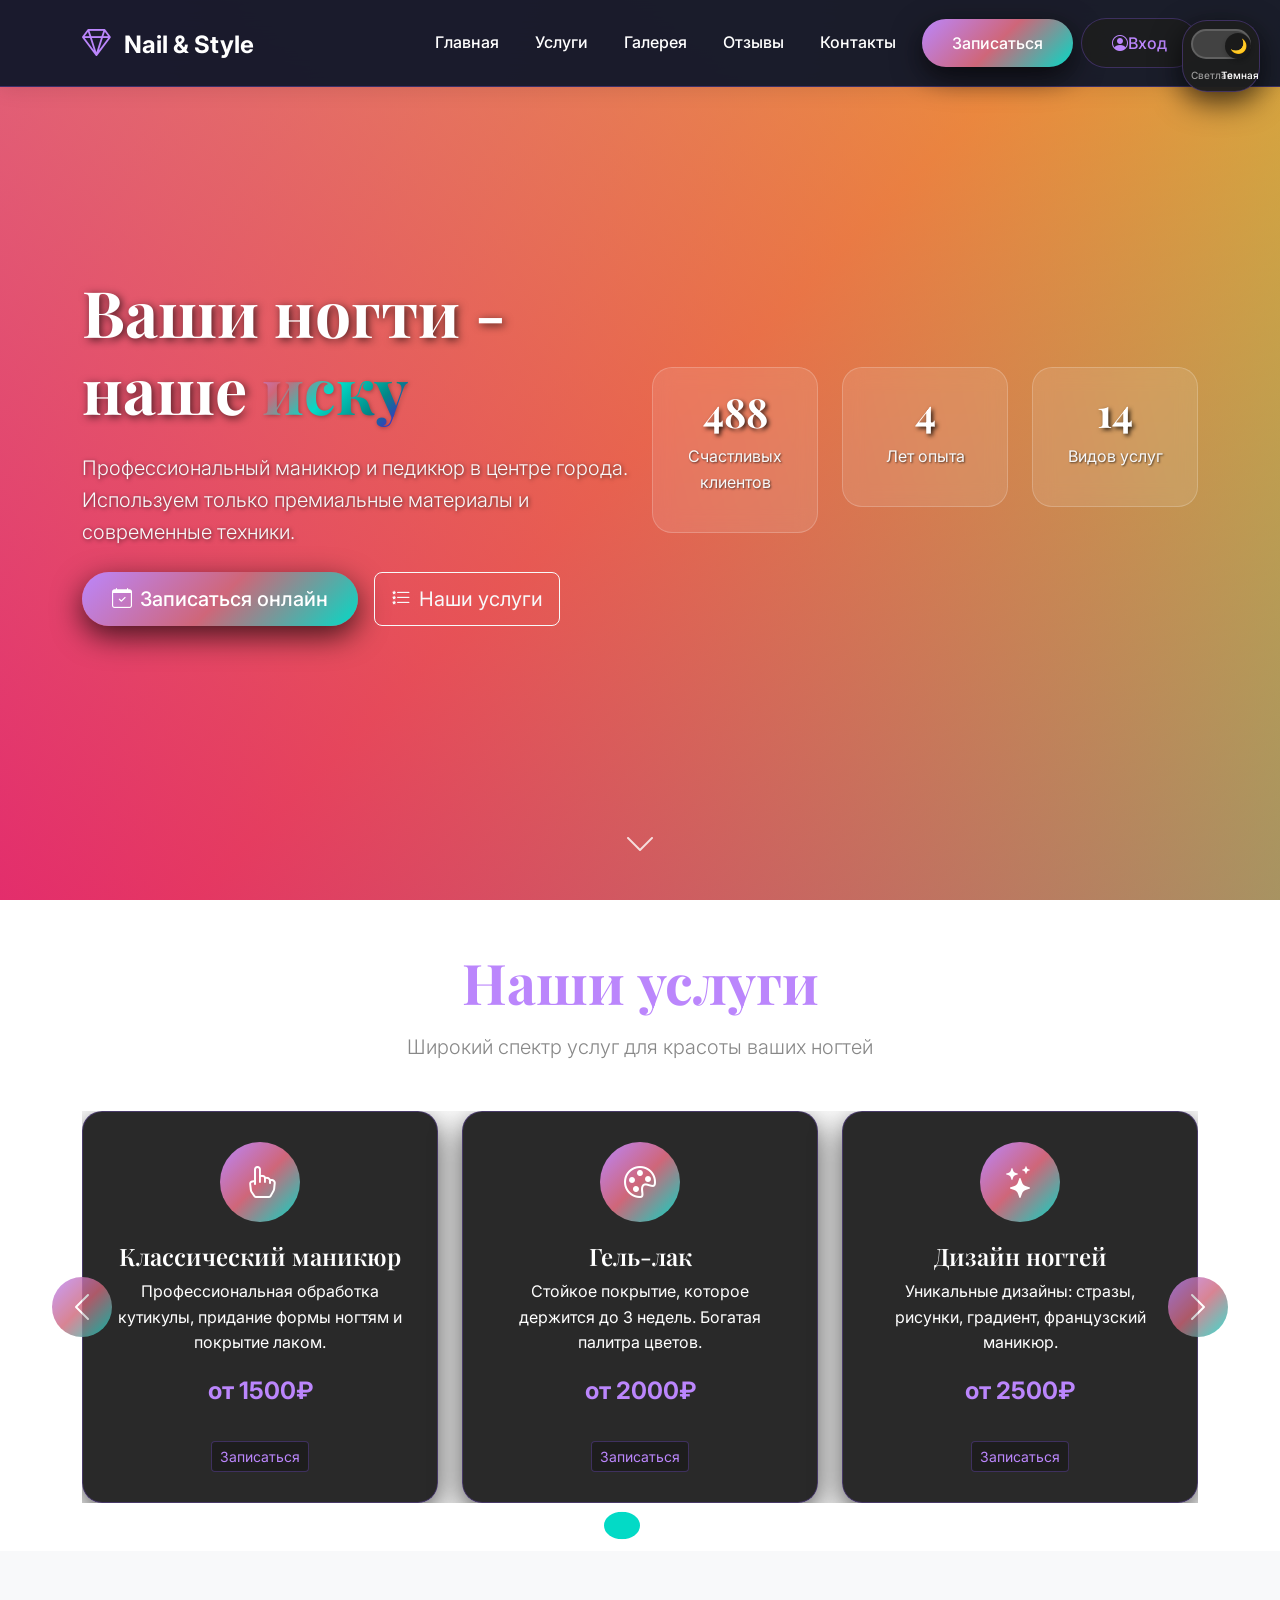
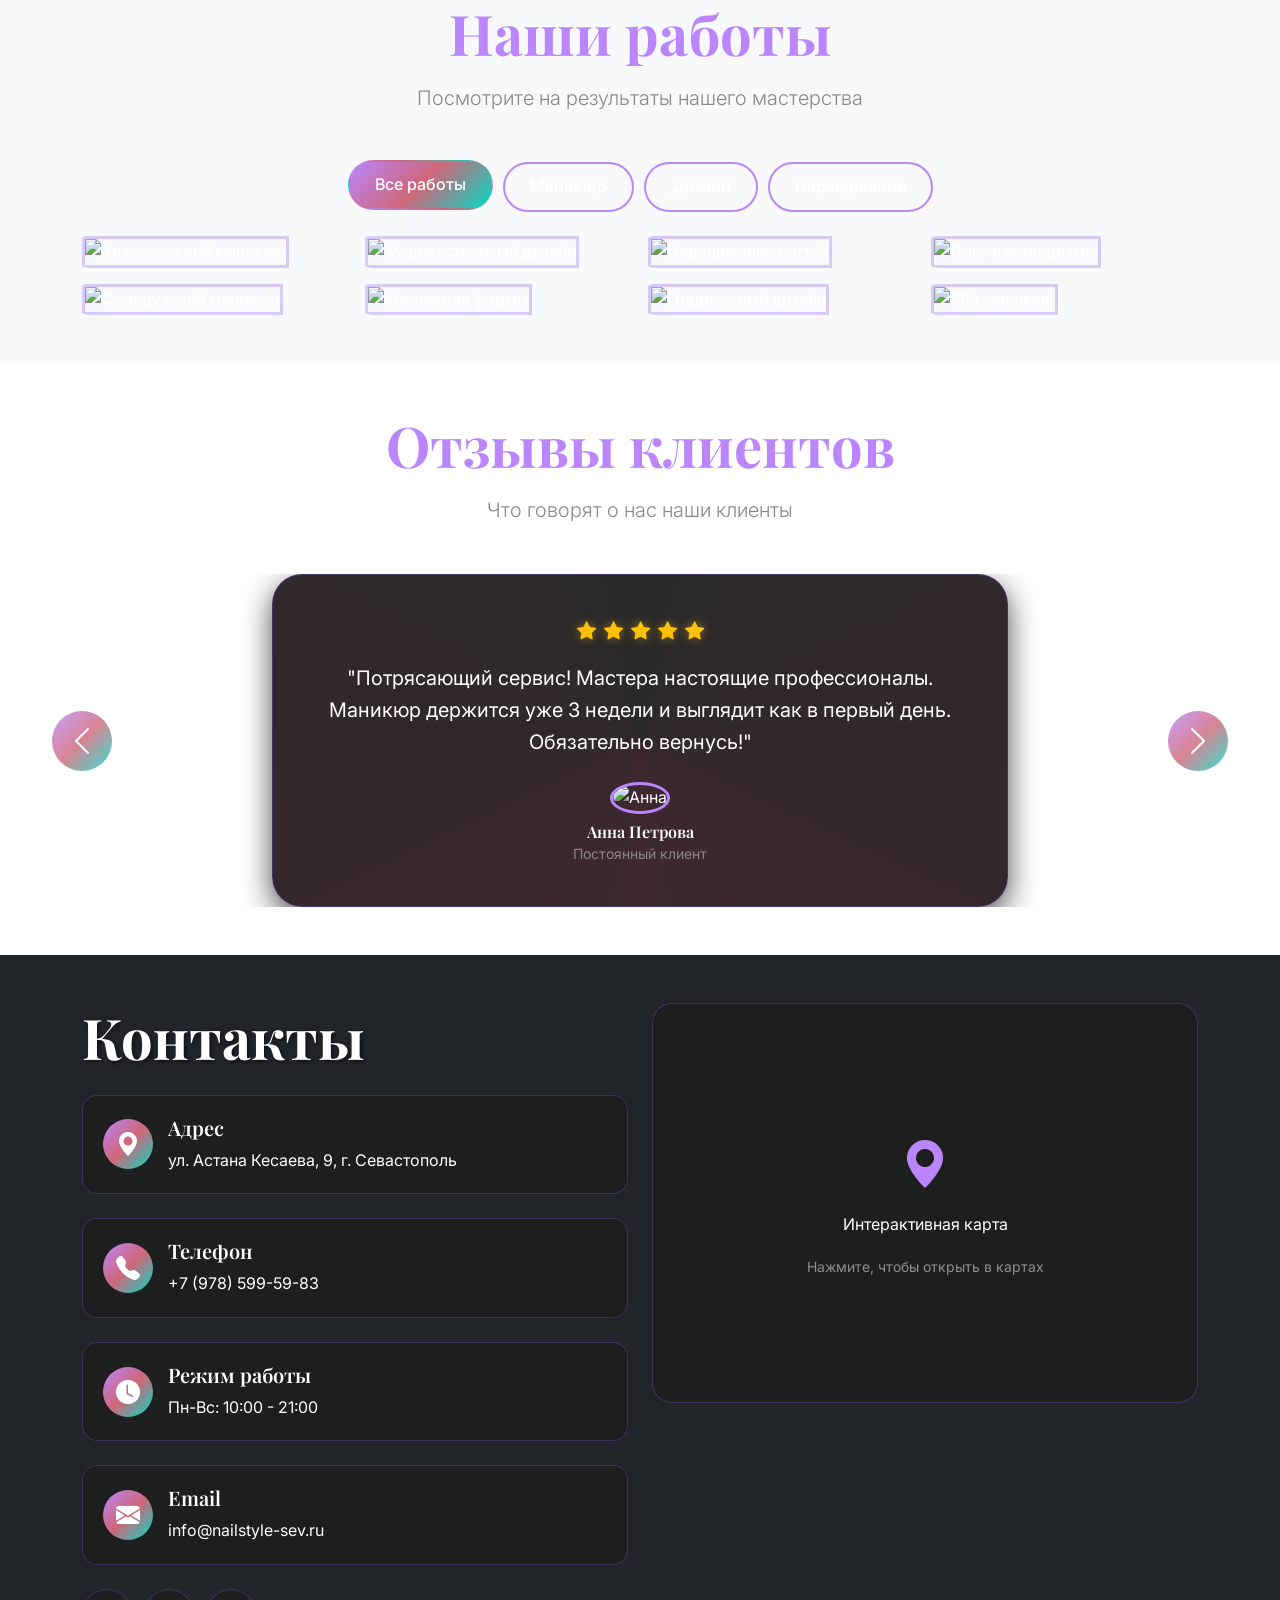
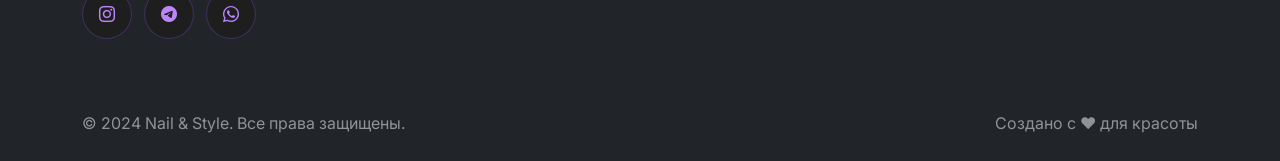
==== nail/index.html @ 3bd1d247 "Add files via upload" ====
<!DOCTYPE html>
<html lang="ru">
<head>
    <meta charset="UTF-8">
    <meta name="viewport" content="width=device-width, initial-scale=1.0">
    <title>Nail & Style - Маникюрный салон премиум класса</title>
    <link href="https://cdn.jsdelivr.net/npm/bootstrap@5.3.2/dist/css/bootstrap.min.css" rel="stylesheet">
    <link rel="manifest" href="manifest.json">
    <link rel="stylesheet" href="https://cdn.jsdelivr.net/npm/bootstrap-icons@1.11.1/font/bootstrap-icons.css">
    <link href="https://fonts.googleapis.com/css2?family=Playfair+Display:wght@400;600;700&family=Inter:wght@300;400;500;600&display=swap" rel="stylesheet">
    <link href="https://unpkg.com/aos@2.3.1/dist/aos.css" rel="stylesheet">
    <link rel="stylesheet" href="styles.css">
</head>
<body>

    <!-- Navigation -->
    <nav class="navbar navbar-expand-lg navbar-light fixed-top" id="mainNavbar">
        <div class="container">
            <a class="navbar-brand" href="#" data-aos="fade-right">
                <i class="bi bi-gem text-primary"></i>
                <span class="fw-bold">Nail & Style</span>
            </a>
            
            <button class="navbar-toggler" type="button" data-bs-toggle="collapse" data-bs-target="#navbarNav">
                <span class="navbar-toggler-icon"></span>
            </button>
            
            <div class="collapse navbar-collapse" id="navbarNav">
                <ul class="navbar-nav ms-auto">
                    <li class="nav-item"><a class="nav-link" href="#home">Главная</a></li>
                                            <li class="nav-item"><a class="nav-link" href="#services">Услуги</a></li>
                        <li class="nav-item"><a class="nav-link" href="#gallery">Галерея</a></li>
                        <li class="nav-item"><a class="nav-link" href="#reviews">Отзывы</a></li>
                        <li class="nav-item"><a class="nav-link" href="#contact">Контакты</a></li>
                                                <li class="nav-item profile-link" style="display: none;"><a class="nav-link" href="profile.html">Профиль</a></li>
                        <li class="nav-item">
                            <button class="btn btn-primary btn-lg ms-2" data-bs-toggle="modal" data-bs-target="#bookingModal">
                                Записаться
                            </button>
                        </li>
                        <li class="nav-item">
                            <button class="btn btn-outline-primary btn-lg ms-2" data-bs-toggle="modal" data-bs-target="#loginModal">
                                <i class="bi bi-person-circle"></i> Вход
                            </button>
                        </li>
                        <!-- Theme toggle button will be added here by JavaScript -->
                </ul>
            </div>
        </div>
    </nav>

    <!-- Hero Section -->
    <section id="home" class="hero-section">
        <div class="hero-overlay"></div>
        <div class="container h-100">
            <div class="row h-100 align-items-center">
                <div class="col-lg-6" data-aos="fade-up" data-aos-delay="200">
                    <h1 class="display-3 fw-bold mb-4" style="color: #ffffff; text-shadow: 2px 2px 8px rgba(0,0,0,0.7);">
                        Ваши ногти - наше <span class="typewriter-gradient">искусство</span>
                    </h1>
                    <p class="lead mb-4" style="color: #f8f9fa; text-shadow: 1px 1px 4px rgba(0,0,0,0.6);">
                        Профессиональный маникюр и педикюр в центре города. 
                        Используем только премиальные материалы и современные техники.
                    </p>
                    <div class="d-flex flex-wrap gap-3">
                        <button class="btn btn-primary btn-lg" data-bs-toggle="modal" data-bs-target="#bookingModal">
                            <i class="bi bi-calendar-check me-2"></i>Записаться онлайн
                        </button>
                        <button class="btn btn-outline-light btn-lg" data-bs-toggle="modal" data-bs-target="#servicesModal">
                            <i class="bi bi-list-stars me-2"></i>Наши услуги
                        </button>
                    </div>
                </div>
                <div class="col-lg-6" data-aos="fade-left" data-aos-delay="400">
                    <div class="hero-stats">
                        <div class="row text-center">
                            <div class="col-4">
                                <div class="stat-card glass-effect">
                                    <h3 class="counter" data-target="500" style="color: #ffffff; text-shadow: 2px 2px 4px rgba(0,0,0,0.8); font-weight: 700;">0</h3>
                                    <p style="color: #f8f9fa; text-shadow: 1px 1px 2px rgba(0,0,0,0.6);">Счастливых клиентов</p>
                                </div>
                            </div>
                            <div class="col-4">
                                <div class="stat-card glass-effect">
                                    <h3 class="counter" data-target="5" style="color: #ffffff; text-shadow: 2px 2px 4px rgba(0,0,0,0.8); font-weight: 700;">0</h3>
                                    <p style="color: #f8f9fa; text-shadow: 1px 1px 2px rgba(0,0,0,0.6);">Лет опыта</p>
                                </div>
                            </div>
                            <div class="col-4">
                                <div class="stat-card glass-effect">
                                    <h3 class="counter" data-target="15" style="color: #ffffff; text-shadow: 2px 2px 4px rgba(0,0,0,0.8); font-weight: 700;">0</h3>
                                    <p style="color: #f8f9fa; text-shadow: 1px 1px 2px rgba(0,0,0,0.6);">Видов услуг</p>
                                </div>
                            </div>
                        </div>
                    </div>
                </div>
            </div>
        </div>
        <div class="scroll-indicator">
            <a href="#services" class="text-white">
                <i class="bi bi-chevron-down"></i>
            </a>
        </div>
    </section>

    <!-- Services Section -->
    <section id="services" class="py-5">
        <div class="container">
            <div class="text-center mb-5" data-aos="fade-up">
                <h2 class="display-4 fw-bold mb-3" style="color: var(--primary);">Наши услуги</h2>
                <p class="lead text-muted">Широкий спектр услуг для красоты ваших ногтей</p>
            </div>

            <div id="servicesCarousel" class="carousel slide" data-bs-ride="carousel" data-aos="fade-up" data-aos-delay="200">
                <div class="carousel-inner">
                    <div class="carousel-item active">
                        <div class="row g-4">
                            <div class="col-md-4">
                                <div class="service-card hover-scale">
                                    <div class="service-icon">
                                        <i class="bi bi-hand-index"></i>
                                    </div>
                                    <h4>Классический маникюр</h4>
                                    <p>Профессиональная обработка кутикулы, придание формы ногтям и покрытие лаком.</p>
                                    <div class="price">от 1500₽</div>
                                    <button class="btn btn-outline-primary btn-sm mt-3" data-service="Классический маникюр" data-bs-toggle="modal" data-bs-target="#bookingModal">
                                        Записаться
                                    </button>
                                </div>
                            </div>
                            <div class="col-md-4">
                                <div class="service-card hover-scale">
                                    <div class="service-icon">
                                        <i class="bi bi-palette"></i>
                                    </div>
                                    <h4>Гель-лак</h4>
                                    <p>Стойкое покрытие, которое держится до 3 недель. Богатая палитра цветов.</p>
                                    <div class="price">от 2000₽</div>
                                    <button class="btn btn-outline-primary btn-sm mt-3" data-service="Гель-лак" data-bs-toggle="modal" data-bs-target="#bookingModal">
                                        Записаться
                                    </button>
                                </div>
                            </div>
                            <div class="col-md-4">
                                <div class="service-card hover-scale">
                                    <div class="service-icon">
                                        <i class="bi bi-stars"></i>
                                    </div>
                                    <h4>Дизайн ногтей</h4>
                                    <p>Уникальные дизайны: стразы, рисунки, градиент, французский маникюр.</p>
                                    <div class="price">от 2500₽</div>
                                    <button class="btn btn-outline-primary btn-sm mt-3" data-service="Дизайн ногтей" data-bs-toggle="modal" data-bs-target="#bookingModal">
                                        Записаться
                                    </button>
                                </div>
                            </div>
                        </div>
                    </div>
                    <div class="carousel-item">
                        <div class="row g-4">
                            <div class="col-md-4">
                                <div class="service-card hover-scale">
                                    <div class="service-icon">
                                        <i class="bi bi-plus-circle"></i>
                                    </div>
                                    <h4>Наращивание</h4>
                                    <p>Наращивание ногтей гелем или акрилом. Различные формы и длины.</p>
                                    <div class="price">от 3000₽</div>
                                    <button class="btn btn-outline-primary btn-sm mt-3" data-service="Наращивание" data-bs-toggle="modal" data-bs-target="#bookingModal">
                                        Записаться
                                    </button>
                                </div>
                            </div>
                            <div class="col-md-4">
                                <div class="service-card hover-scale">
                                    <div class="service-icon">
                                        <i class="bi bi-brush"></i>
                                    </div>
                                    <h4>Укрепление ногтей</h4>
                                    <p>Профессиональное укрепление натуральных ногтей специальными составами.</p>
                                    <div class="price">от 1800₽</div>
                                    <button class="btn btn-outline-primary btn-sm mt-3" data-service="Укрепление ногтей" data-bs-toggle="modal" data-bs-target="#bookingModal">
                                        Записаться
                                    </button>
                                </div>
                            </div>
                            <div class="col-md-4">
                                <div class="service-card hover-scale">
                                    <div class="service-icon">
                                        <i class="bi bi-heart"></i>
                                    </div>
                                    <h4>Педикюр</h4>
                                    <p>Профессиональный уход за стопами и ногтями на ногах.</p>
                                    <div class="price">от 2200₽</div>
                                    <button class="btn btn-outline-primary btn-sm mt-3" data-service="Педикюр" data-bs-toggle="modal" data-bs-target="#bookingModal">
                                        Записаться
                                    </button>
                                </div>
                            </div>
                        </div>
                    </div>
                </div>
                
                <button class="carousel-control-prev" type="button" data-bs-target="#servicesCarousel" data-bs-slide="prev">
                    <span class="carousel-control-prev-icon"></span>
                </button>
                <button class="carousel-control-next" type="button" data-bs-target="#servicesCarousel" data-bs-slide="next">
                    <span class="carousel-control-next-icon"></span>
                </button>
                
                <div class="carousel-indicators">
                    <button type="button" data-bs-target="#servicesCarousel" data-bs-slide-to="0" class="active"></button>
                    <button type="button" data-bs-target="#servicesCarousel" data-bs-slide-to="1"></button>
                </div>
            </div>
        </div>
    </section>

    <!-- Gallery Section -->
    <section id="gallery" class="py-5 bg-light">
        <div class="container">
            <div class="text-center mb-5" data-aos="fade-up">
                <h2 class="display-4 fw-bold mb-3" style="color: var(--primary);">Наши работы</h2>
                <p class="lead text-muted">Посмотрите на результаты нашего мастерства</p>
            </div>

            <div class="text-center mb-4" data-aos="fade-up" data-aos-delay="200">
                <ul class="nav nav-pills justify-content-center gallery-filter" id="galleryFilter">
                    <li class="nav-item">
                        <button class="nav-link active" data-filter="all">Все работы</button>
                    </li>
                    <li class="nav-item">
                        <button class="nav-link" data-filter="manicure">Маникюр</button>
                    </li>
                    <li class="nav-item">
                        <button class="nav-link" data-filter="design">Дизайн</button>
                    </li>
                    <li class="nav-item">
                        <button class="nav-link" data-filter="extension">Наращивание</button>
                    </li>
                </ul>
            </div>

            <div class="row g-3" id="galleryGrid">
                <!-- Gallery items will be populated by JavaScript -->
            </div>
        </div>
    </section>

    <!-- Reviews Section -->
    <section id="reviews" class="py-5">
        <div class="container">
            <div class="text-center mb-5" data-aos="fade-up">
                <h2 class="display-4 fw-bold mb-3" style="color: var(--primary);">Отзывы клиентов</h2>
                <p class="lead text-muted">Что говорят о нас наши клиенты</p>
            </div>

            <div id="reviewsCarousel" class="carousel slide" data-bs-ride="carousel" data-aos="fade-up" data-aos-delay="200">
                <div class="carousel-inner">
                    <div class="carousel-item active">
                        <div class="row justify-content-center">
                            <div class="col-lg-8">
                                <div class="review-card">
                                    <div class="stars mb-3 text-center">
                                        <i class="bi bi-star-fill"></i>
                                        <i class="bi bi-star-fill"></i>
                                        <i class="bi bi-star-fill"></i>
                                        <i class="bi bi-star-fill"></i>
                                        <i class="bi bi-star-fill"></i>
                                    </div>
                                    <blockquote class="blockquote text-center">
                                        <p class="mb-4">"Потрясающий сервис! Мастера настоящие профессионалы. Маникюр держится уже 3 недели и выглядит как в первый день. Обязательно вернусь!"</p>
                                    </blockquote>
                                    <div class="review-author text-center">
                                        <img src="https://images.unsplash.com/photo-1494790108755-2616b612b786?w=80&h=80&fit=crop&crop=face" alt="Анна" class="rounded-circle mb-2">
                                        <h6 class="mb-0">Анна Петрова</h6>
                                        <small class="text-muted">Постоянный клиент</small>
                                    </div>
                                </div>
                            </div>
                        </div>
                    </div>
                    <div class="carousel-item">
                        <div class="row justify-content-center">
                            <div class="col-lg-8">
                                <div class="review-card">
                                    <div class="stars mb-3 text-center">
                                        <i class="bi bi-star-fill"></i>
                                        <i class="bi bi-star-fill"></i>
                                        <i class="bi bi-star-fill"></i>
                                        <i class="bi bi-star-fill"></i>
                                        <i class="bi bi-star-fill"></i>
                                    </div>
                                    <blockquote class="blockquote text-center">
                                        <p class="mb-4">"Лучший салон в городе! Атмосфера очень уютная, мастера внимательные и профессиональные. Дизайн ногтей просто шедевр!"</p>
                                    </blockquote>
                                    <div class="review-author text-center">
                                        <img src="https://images.unsplash.com/photo-1438761681033-6461ffad8d80?w=80&h=80&fit=crop&crop=face" alt="Елена" class="rounded-circle mb-2">
                                        <h6 class="mb-0">Елена Сидорова</h6>
                                        <small class="text-muted">VIP клиент</small>
                                    </div>
                                </div>
                            </div>
                        </div>
                    </div>
                    <div class="carousel-item">
                        <div class="row justify-content-center">
                            <div class="col-lg-8">
                                <div class="review-card">
                                    <div class="stars mb-3 text-center">
                                        <i class="bi bi-star-fill"></i>
                                        <i class="bi bi-star-fill"></i>
                                        <i class="bi bi-star-fill"></i>
                                        <i class="bi bi-star-fill"></i>
                                        <i class="bi bi-star-fill"></i>
                                    </div>
                                    <blockquote class="blockquote text-center">
                                        <p class="mb-4">"Записываюсь сюда уже больше года. Качество всегда на высоте, цены адекватные. Рекомендую всем подругам!"</p>
                                    </blockquote>
                                    <div class="review-author text-center">
                                        <img src="https://images.unsplash.com/photo-1544725176-7c40e5a71c5e?w=80&h=80&fit=crop&crop=face" alt="Мария" class="rounded-circle mb-2">
                                        <h6 class="mb-0">Мария Иванова</h6>
                                        <small class="text-muted">Постоянный клиент</small>
                                    </div>
                                </div>
                            </div>
                        </div>
                    </div>
                </div>
                
                <button class="carousel-control-prev" type="button" data-bs-target="#reviewsCarousel" data-bs-slide="prev">
                    <span class="carousel-control-prev-icon"></span>
                </button>
                <button class="carousel-control-next" type="button" data-bs-target="#reviewsCarousel" data-bs-slide="next">
                    <span class="carousel-control-next-icon"></span>
                </button>
            </div>
        </div>
    </section>

    <!-- Contact Section -->
    <section id="contact" class="py-5 bg-dark text-white">
        <div class="container">
            <div class="row">
                <div class="col-lg-6" data-aos="fade-right">
                    <h2 class="display-4 fw-bold mb-4" style="color: #ffffff; text-shadow: 2px 2px 4px rgba(0,0,0,0.5);">Контакты</h2>
                    <div class="contact-info">
                        <div class="contact-item mb-4">
                            <i class="bi bi-geo-alt-fill"></i>
                            <div>
                                <h5>Адрес</h5>
                                <p class="mb-0">ул. Астана Кесаева, 9, г. Севастополь</p>
                            </div>
                        </div>
                        <div class="contact-item mb-4">
                            <i class="bi bi-telephone-fill"></i>
                            <div>
                                <h5>Телефон</h5>
                                <p class="mb-0">+7 (978) 599-59-83</p>
                            </div>
                        </div>
                        <div class="contact-item mb-4">
                            <i class="bi bi-clock-fill"></i>
                            <div>
                                <h5>Режим работы</h5>
                                <p class="mb-0">Пн-Вс: 10:00 - 21:00</p>
                            </div>
                        </div>
                        <div class="contact-item mb-4">
                            <i class="bi bi-envelope-fill"></i>
                            <div>
                                <h5>Email</h5>
                                <p class="mb-0">info@nailstyle-sev.ru</p>
                            </div>
                        </div>
                    </div>
                    
                    <div class="social-links mt-4">
                        <a href="#" class="btn btn-outline-primary me-2" data-bs-toggle="tooltip" title="Instagram">
                            <i class="bi bi-instagram"></i>
                        </a>
                        <a href="#" class="btn btn-outline-primary me-2" data-bs-toggle="tooltip" title="Telegram">
                            <i class="bi bi-telegram"></i>
                        </a>
                        <a href="#" class="btn btn-outline-primary me-2" data-bs-toggle="tooltip" title="WhatsApp">
                            <i class="bi bi-whatsapp"></i>
                        </a>
                    </div>
                </div>
                
                <div class="col-lg-6" data-aos="fade-left">
                    <div class="map-container">
                        <div class="map-placeholder text-center">
                            <i class="bi bi-geo-alt-fill text-primary"></i>
                            <p class="mt-2 text-white">Интерактивная карта</p>
                            <small class="text-white-50">Нажмите, чтобы открыть в картах</small>
                        </div>
                    </div>
                </div>
            </div>
        </div>
    </section>

    <!-- Footer -->
    <footer class="bg-dark text-white-50 py-4">
        <div class="container">
            <div class="row align-items-center">
                <div class="col-md-6">
                    <p class="mb-0">&copy; 2024 Nail & Style. Все права защищены.</p>
                </div>
                <div class="col-md-6 text-md-end">
                    <p class="mb-0">Создано с ❤️ для красоты</p>
                </div>
            </div>
        </div>
    </footer>

    <!-- Login Modal -->
    <div class="modal fade" id="loginModal" tabindex="-1" aria-hidden="true">
        <div class="modal-dialog modal-md">
            <div class="modal-content">
                <div class="modal-header">
                    <h5 class="modal-title">Вход в систему</h5>
                    <button type="button" class="btn-close" data-bs-dismiss="modal"></button>
                </div>
                <div class="modal-body">
                    <form id="loginForm" class="needs-validation" novalidate>
                        <div class="mb-3">
                            <label for="loginEmail" class="form-label">Email *</label>
                            <input type="email" class="form-control" id="loginEmail" required>
                            <div class="invalid-feedback">Пожалуйста, введите корректный email</div>
                        </div>
                        <div class="mb-3">
                            <label for="loginPassword" class="form-label">Пароль *</label>
                            <div class="input-group">
                                <input type="password" class="form-control" id="loginPassword" required>
                                <button class="btn btn-outline-secondary" type="button" id="togglePassword">
                                    <i class="bi bi-eye"></i>
                                </button>
                            </div>
                            <div class="invalid-feedback">Пожалуйста, введите пароль</div>
                        </div>
                        <div class="mb-3 form-check">
                            <input type="checkbox" class="form-check-input" id="rememberMe">
                            <label class="form-check-label" for="rememberMe">Запомнить меня</label>
                        </div>
                    </form>
                    <div class="text-center mt-3">
                        <p class="mb-2">Нет аккаунта?</p>
                        <button class="btn btn-link p-0" data-bs-toggle="modal" data-bs-target="#registerModal" data-bs-dismiss="modal">
                            Зарегистрироваться
                        </button>
                    </div>
                </div>
                <div class="modal-footer">
                    <button type="button" class="btn btn-secondary" data-bs-dismiss="modal">Отмена</button>
                    <button type="submit" form="loginForm" class="btn btn-primary">Войти</button>
                </div>
            </div>
        </div>
    </div>

    <!-- Register Modal -->
    <div class="modal fade" id="registerModal" tabindex="-1" aria-hidden="true">
        <div class="modal-dialog modal-lg">
            <div class="modal-content">
                <div class="modal-header">
                    <h5 class="modal-title">Регистрация</h5>
                    <button type="button" class="btn-close" data-bs-dismiss="modal"></button>
                </div>
                <div class="modal-body">
                    <form id="registerForm" class="needs-validation" novalidate>
                        <div class="row">
                            <div class="col-md-6 mb-3">
                                <label for="regName" class="form-label">Имя *</label>
                                <input type="text" class="form-control" id="regName" required>
                                <div class="invalid-feedback">Пожалуйста, введите имя</div>
                            </div>
                            <div class="col-md-6 mb-3">
                                <label for="regSurname" class="form-label">Фамилия *</label>
                                <input type="text" class="form-control" id="regSurname" required>
                                <div class="invalid-feedback">Пожалуйста, введите фамилию</div>
                            </div>
                        </div>
                        <div class="mb-3">
                            <label for="regEmail" class="form-label">Email *</label>
                            <input type="email" class="form-control" id="regEmail" required>
                            <div class="invalid-feedback">Пожалуйста, введите корректный email</div>
                        </div>
                        <div class="mb-3">
                            <label for="regPhone" class="form-label">Телефон *</label>
                            <input type="tel" class="form-control" id="regPhone" required>
                            <div class="invalid-feedback">Пожалуйста, введите телефон</div>
                        </div>
                        <div class="row">
                            <div class="col-md-6 mb-3">
                                <label for="regPassword" class="form-label">Пароль *</label>
                                <input type="password" class="form-control" id="regPassword" required minlength="6">
                                <div class="invalid-feedback">Пароль должен содержать минимум 6 символов</div>
                            </div>
                            <div class="col-md-6 mb-3">
                                <label for="regPasswordConfirm" class="form-label">Повторите пароль *</label>
                                <input type="password" class="form-control" id="regPasswordConfirm" required>
                                <div class="invalid-feedback">Пароли не совпадают</div>
                            </div>
                        </div>
                        <div class="mb-3 form-check">
                            <input type="checkbox" class="form-check-input" id="agreeTerms" required>
                            <label class="form-check-label" for="agreeTerms">
                                Я согласен с <a href="#" class="text-primary">условиями использования</a> и <a href="#" class="text-primary">политикой конфиденциальности</a>
                            </label>
                            <div class="invalid-feedback">Необходимо согласиться с условиями</div>
                        </div>
                    </form>
                    <div class="text-center mt-3">
                        <p class="mb-2">Уже есть аккаунт?</p>
                        <button class="btn btn-link p-0" data-bs-toggle="modal" data-bs-target="#loginModal" data-bs-dismiss="modal">
                            Войти
                        </button>
                    </div>
                </div>
                <div class="modal-footer">
                    <button type="button" class="btn btn-secondary" data-bs-dismiss="modal">Отмена</button>
                    <button type="submit" form="registerForm" class="btn btn-primary">Зарегистрироваться</button>
                </div>
            </div>
        </div>
    </div>

    <!-- Admin Panel Modal -->
    <div class="modal fade" id="adminModal" tabindex="-1" aria-hidden="true">
        <div class="modal-dialog modal-xl">
            <div class="modal-content">
                <div class="modal-header">
                    <h5 class="modal-title">Панель администратора</h5>
                    <button type="button" class="btn-close" data-bs-dismiss="modal"></button>
                </div>
                <div class="modal-body">
                    <ul class="nav nav-tabs" id="adminTabs" role="tablist">
                        <li class="nav-item" role="presentation">
                            <button class="nav-link active" id="bookings-tab" data-bs-toggle="tab" data-bs-target="#bookings" type="button" role="tab">
                                <i class="bi bi-calendar-check"></i> Заявки на запись
                            </button>
                        </li>
                        <li class="nav-item" role="presentation">
                            <button class="nav-link" id="clients-tab" data-bs-toggle="tab" data-bs-target="#clients" type="button" role="tab">
                                <i class="bi bi-people"></i> Клиенты
                            </button>
                        </li>
                        <li class="nav-item" role="presentation">
                            <button class="nav-link" id="statistics-tab" data-bs-toggle="tab" data-bs-target="#statistics" type="button" role="tab">
                                <i class="bi bi-graph-up"></i> Статистика
                            </button>
                        </li>
                    </ul>
                    <div class="tab-content" id="adminTabContent">
                        <div class="tab-pane fade show active" id="bookings" role="tabpanel">
                            <div class="d-flex justify-content-between align-items-center my-3">
                                <h6>Заявки на запись</h6>
                                <div class="btn-group btn-group-sm">
                                    <button class="btn btn-outline-primary" onclick="filterBookings('all')">Все</button>
                                    <button class="btn btn-outline-warning" onclick="filterBookings('pending')">Ожидают</button>
                                    <button class="btn btn-outline-success" onclick="filterBookings('confirmed')">Подтверждены</button>
                                    <button class="btn btn-outline-danger" onclick="filterBookings('cancelled')">Отменены</button>
                                </div>
                            </div>
                            <div class="table-responsive">
                                <table class="table table-hover">
                                    <thead class="table-dark">
                                        <tr>
                                            <th>ID</th>
                                            <th>Клиент</th>
                                            <th>Телефон</th>
                                            <th>Услуга</th>
                                            <th>Дата</th>
                                            <th>Время</th>
                                            <th>Статус</th>
                                            <th>Действия</th>
                                        </tr>
                                    </thead>
                                    <tbody id="bookingsTable">
                                        <!-- Заявки будут загружены через JavaScript -->
                                    </tbody>
                                </table>
                            </div>
                        </div>
                        <div class="tab-pane fade" id="clients" role="tabpanel">
                            <div class="my-3">
                                <h6>Клиенты</h6>
                                <div class="input-group mb-3">
                                    <input type="text" class="form-control" placeholder="Поиск клиентов..." id="clientSearch">
                                    <button class="btn btn-outline-secondary" type="button">
                                        <i class="bi bi-search"></i>
                                    </button>
                                </div>
                            </div>
                            <div class="table-responsive">
                                <table class="table table-hover">
                                    <thead class="table-dark">
                                        <tr>
                                            <th>ID</th>
                                            <th>Имя</th>
                                            <th>Email</th>
                                            <th>Телефон</th>
                                            <th>Дата регистрации</th>
                                            <th>Кол-во визитов</th>
                                            <th>Статус</th>
                                        </tr>
                                    </thead>
                                    <tbody id="clientsTable">
                                        <!-- Клиенты будут загружены через JavaScript -->
                                    </tbody>
                                </table>
                            </div>
                        </div>
                        <div class="tab-pane fade" id="statistics" role="tabpanel">
                            <div class="my-3">
                                <h6>Статистика</h6>
                                <div class="row">
                                    <div class="col-md-3">
                                        <div class="card text-center">
                                            <div class="card-body">
                                                <h5 class="card-title text-primary">24</h5>
                                                <p class="card-text">Заявок сегодня</p>
                                            </div>
                                        </div>
                                    </div>
                                    <div class="col-md-3">
                                        <div class="card text-center">
                                            <div class="card-body">
                                                <h5 class="card-title text-success">156</h5>
                                                <p class="card-text">Заявок в месяце</p>
                                            </div>
                                        </div>
                                    </div>
                                    <div class="col-md-3">
                                        <div class="card text-center">
                                            <div class="card-body">
                                                <h5 class="card-title text-info">89</h5>
                                                <p class="card-text">Активных клиентов</p>
                                            </div>
                                        </div>
                                    </div>
                                    <div class="col-md-3">
                                        <div class="card text-center">
                                            <div class="card-body">
                                                <h5 class="card-title text-warning">95%</h5>
                                                <p class="card-text">Процент выполнения</p>
                                            </div>
                                        </div>
                                    </div>
                                </div>
                            </div>
                        </div>
                    </div>
                </div>
            </div>
        </div>
    </div>

    <!-- Booking Modal -->
    <div class="modal fade" id="bookingModal" tabindex="-1" aria-hidden="true">
        <div class="modal-dialog modal-lg">
            <div class="modal-content">
                <div class="modal-header">
                    <h5 class="modal-title">Записаться на прием</h5>
                    <button type="button" class="btn-close" data-bs-dismiss="modal"></button>
                </div>
                <div class="modal-body">
                    <form id="bookingForm" class="needs-validation" novalidate>
                        <div class="row">
                            <div class="col-md-6 mb-3">
                                <label for="clientName" class="form-label">Имя *</label>
                                <input type="text" class="form-control" id="clientName" required>
                                <div class="invalid-feedback">Пожалуйста, введите ваше имя</div>
                            </div>
                            <div class="col-md-6 mb-3">
                                <label for="clientPhone" class="form-label">Телефон *</label>
                                <input type="tel" class="form-control" id="clientPhone" required>
                                <div class="invalid-feedback">Пожалуйста, введите ваш телефон</div>
                            </div>
                        </div>
                        <div class="mb-3">
                            <label for="clientEmail" class="form-label">Email</label>
                            <input type="email" class="form-control" id="clientEmail">
                        </div>
                        <div class="row">
                            <div class="col-md-6 mb-3">
                                <label for="serviceSelect" class="form-label">Услуга *</label>
                                <select class="form-select" id="serviceSelect" required>
                                    <option value="">Выберите услугу</option>
                                    <option value="Классический маникюр">Классический маникюр</option>
                                    <option value="Гель-лак">Гель-лак</option>
                                    <option value="Дизайн ногтей">Дизайн ногтей</option>
                                    <option value="Наращивание">Наращивание</option>
                                    <option value="Укрепление ногтей">Укрепление ногтей</option>
                                    <option value="Педикюр">Педикюр</option>
                                </select>
                                <div class="invalid-feedback">Пожалуйста, выберите услугу</div>
                            </div>
                            <div class="col-md-6 mb-3">
                                <label for="appointmentDate" class="form-label">Дата *</label>
                                <input type="date" class="form-control" id="appointmentDate" required>
                                <div class="invalid-feedback">Пожалуйста, выберите дату</div>
                            </div>
                        </div>
                        <div class="mb-3">
                            <label for="appointmentTime" class="form-label">Время *</label>
                            <select class="form-select" id="appointmentTime" required>
                                <option value="">Выберите время</option>
                                <option value="10:00">10:00</option>
                                <option value="11:30">11:30</option>
                                <option value="13:00">13:00</option>
                                <option value="14:30">14:30</option>
                                <option value="16:00">16:00</option>
                                <option value="17:30">17:30</option>
                                <option value="19:00">19:00</option>
                            </select>
                            <div class="invalid-feedback">Пожалуйста, выберите время</div>
                        </div>
                        <div class="mb-3">
                            <label for="clientComment" class="form-label">Комментарий</label>
                            <textarea class="form-control" id="clientComment" rows="3" placeholder="Дополнительные пожелания..."></textarea>
                        </div>
                    </form>
                </div>
                <div class="modal-footer">
                    <button type="button" class="btn btn-secondary" data-bs-dismiss="modal">Отмена</button>
                    <button type="submit" form="bookingForm" class="btn btn-primary">Записаться</button>
                </div>
            </div>
        </div>
    </div>

    <!-- Services Modal -->
    <div class="modal fade" id="servicesModal" tabindex="-1" aria-hidden="true">
        <div class="modal-dialog modal-xl">
            <div class="modal-content">
                <div class="modal-header">
                    <h5 class="modal-title">Полный прайс-лист услуг</h5>
                    <button type="button" class="btn-close" data-bs-dismiss="modal"></button>
                </div>
                <div class="modal-body">
                    <div class="table-responsive">
                        <table class="table table-hover">
                            <thead class="table-dark">
                                <tr>
                                    <th>Услуга</th>
                                    <th>Описание</th>
                                    <th>Время</th>
                                    <th>Цена</th>
                                    <th>Действие</th>
                                </tr>
                            </thead>
                            <tbody>
                                <tr>
                                    <td><strong>Классический маникюр</strong></td>
                                    <td>Обработка кутикулы, придание формы, покрытие лаком</td>
                                    <td>60 мин</td>
                                    <td><span class="text-primary fw-bold">1500₽</span></td>
                                    <td><button class="btn btn-sm btn-primary" data-service="Классический маникюр" onclick="openBookingModal(this)">Записаться</button></td>
                                </tr>
                                <tr>
                                    <td><strong>Гель-лак</strong></td>
                                    <td>Стойкое покрытие до 3 недель, богатая палитра</td>
                                    <td>90 мин</td>
                                    <td><span class="text-primary fw-bold">2000₽</span></td>
                                    <td><button class="btn btn-sm btn-primary" data-service="Гель-лак" onclick="openBookingModal(this)">Записаться</button></td>
                                </tr>
                                <tr>
                                    <td><strong>Дизайн ногтей</strong></td>
                                    <td>Художественный дизайн, стразы, рисунки</td>
                                    <td>120 мин</td>
                                    <td><span class="text-primary fw-bold">от 2500₽</span></td>
                                    <td><button class="btn btn-sm btn-primary" data-service="Дизайн ногтей" onclick="openBookingModal(this)">Записаться</button></td>
                                </tr>
                                <tr>
                                    <td><strong>Наращивание</strong></td>
                                    <td>Гель/акрил, любая форма и длина</td>
                                    <td>150 мин</td>
                                    <td><span class="text-primary fw-bold">от 3000₽</span></td>
                                    <td><button class="btn btn-sm btn-primary" data-service="Наращивание" onclick="openBookingModal(this)">Записаться</button></td>
                                </tr>
                                <tr>
                                    <td><strong>Укрепление ногтей</strong></td>
                                    <td>Профессиональное укрепление натуральных ногтей</td>
                                    <td>90 мин</td>
                                    <td><span class="text-primary fw-bold">1800₽</span></td>
                                    <td><button class="btn btn-sm btn-primary" data-service="Укрепление ногтей" onclick="openBookingModal(this)">Записаться</button></td>
                                </tr>
                                <tr>
                                    <td><strong>Педикюр</strong></td>
                                    <td>Профессиональный уход за стопами</td>
                                    <td>120 мин</td>
                                    <td><span class="text-primary fw-bold">2200₽</span></td>
                                    <td><button class="btn btn-sm btn-primary" data-service="Педикюр" onclick="openBookingModal(this)">Записаться</button></td>
                                </tr>
                            </tbody>
                        </table>
                    </div>
                    <div class="mt-4 p-3 bg-light rounded">
                        <h6 class="text-primary mb-2">💎 Акции и скидки:</h6>
                        <ul class="mb-0">
                            <li>Скидка 15% на первое посещение</li>
                            <li>Комплекс "Маникюр + Педикюр" - скидка 20%</li>
                            <li>При записи на 3 процедуры - 4-я в подарок!</li>
                        </ul>
                    </div>
                </div>
            </div>
        </div>
    </div>

    <!-- Success Toast -->
    <div class="toast-container position-fixed bottom-0 end-0 p-3">
        <div id="successToast" class="toast" role="alert">
            <div class="toast-header">
                <i class="bi bi-check-circle-fill text-success me-2"></i>
                <strong class="me-auto">Успешно!</strong>
                <button type="button" class="btn-close" data-bs-dismiss="toast"></button>
            </div>
            <div class="toast-body">
                Ваша заявка отправлена! Мы свяжемся с вами в ближайшее время.
            </div>
        </div>
    </div>

    <!-- Back to top button -->
    <button id="backToTop" class="btn btn-primary rounded-circle position-fixed">
        <i class="bi bi-arrow-up"></i>
    </button>

    <!-- Scripts -->
    <script src="https://cdn.jsdelivr.net/npm/bootstrap@5.3.2/dist/js/bootstrap.bundle.min.js"></script>
    <script src="https://unpkg.com/aos@2.3.1/dist/aos.js"></script>
    <script src="script.js"></script>
    
    <script>
        // Helper function for service modal
        function openBookingModal(button) {
            const service = button.getAttribute('data-service');
            const servicesModal = bootstrap.Modal.getInstance(document.getElementById('servicesModal'));
            servicesModal.hide();
            
            setTimeout(() => {
                const serviceSelect = document.getElementById('serviceSelect');
                if (serviceSelect) {
                    serviceSelect.value = service;
                }
                const bookingModal = new bootstrap.Modal(document.getElementById('bookingModal'));
                bookingModal.show();
            }, 300);
        }
    </script>

</body>
</html>
---- nail/styles.css ----
/* ======================
   CSS VARIABLES
====================== */
:root {
    --primary: #e91e63;
    --secondary: #f06292;
    --accent: #ff4081;
    --dark: #212529;
    --light: #f8f9fa;
    --gradient: linear-gradient(135deg, #e91e63 0%, #f06292 50%, #ff4081 100%);
    --gradient-text: linear-gradient(90deg, #ff6b35 0%, #f7931e 25%, #e91e63 75%, #d81b60 100%);
    --gradient-typewriter: linear-gradient(135deg, #ffd700 0%, #ff8c00 25%, #ff6347 50%, #e91e63 75%, #9c27b0 100%);
    --bg-color: #ffffff;
    --text-color: #212529;
    --card-bg: #ffffff;
    --navbar-bg: rgba(255, 255, 255, 0.95);
    --section-bg: #f8f9fa;
    --border-color: #dee2e6;
    --shadow: 0 10px 30px rgba(0, 0, 0, 0.1);
    --shadow-hover: 0 20px 40px rgba(0, 0, 0, 0.2);
    --transition: all 0.3s ease;
}

/* Dark Theme Variables */
[data-theme="dark"] {
    --primary: #bb86fc;
    --secondary: #cf6679;
    --accent: #03dac6;
    --dark: #ffffff;
    --light: #121212;
    --gradient: linear-gradient(135deg, #bb86fc 0%, #cf6679 50%, #03dac6 100%);
    --gradient-text: linear-gradient(90deg, #bb86fc 0%, #cf6679 25%, #03dac6 75%, #018786 100%);
    --gradient-typewriter: linear-gradient(135deg, #bb86fc 0%, #cf6679 25%, #03dac6 50%, #018786 75%, #6200ea 100%);
    --bg-color: radial-gradient(ellipse at top, #1a0d2e 0%, #16213e 25%, #0f172a 50%, #0c0a19 100%);
    --text-color: #ffffff;
    --card-bg: rgba(30, 30, 30, 0.95);
    --navbar-bg: rgba(15, 23, 42, 0.95);
    --section-bg: rgba(20, 20, 30, 0.8);
    --border-color: rgba(139, 92, 246, 0.3);
    --shadow: 0 10px 30px rgba(0, 0, 0, 0.7);
    --shadow-hover: 0 20px 40px rgba(139, 92, 246, 0.3);
}



/* Base styles that use CSS variables */
body {
    background: var(--bg-color);
    color: var(--text-color);
    transition: var(--transition);
    min-height: 100vh;
}

/* Ensure gradient background covers full height */
[data-theme="dark"] body {
    background: var(--bg-color);
    background-attachment: fixed;
}

/* ======================
   GLOBAL STYLES
====================== */
* {
    margin: 0;
    padding: 0;
    box-sizing: border-box;
}

body {
    font-family: 'Inter', sans-serif;
    line-height: 1.6;
    scroll-behavior: smooth;
    overflow-x: hidden;
}

h1, h2, h3, h4, h5, h6 {
    font-family: 'Playfair Display', serif;
    font-weight: 600;
}

.text-primary {
    color: var(--primary) !important;
}

.btn-primary {
    background: var(--gradient);
    border: none;
    padding: 12px 30px;
    border-radius: 50px;
    font-weight: 500;
    transition: var(--transition);
    box-shadow: var(--shadow);
}

.btn-primary:hover {
    transform: translateY(-2px);
    box-shadow: var(--shadow-hover);
    background: linear-gradient(135deg, #c2185b 0%, #e91e63 50%, #f57f17 100%);
}

/* ======================
   NAVIGATION
====================== */
.navbar {
    background: var(--navbar-bg) !important;
    backdrop-filter: blur(20px);
    border-bottom: 1px solid var(--border-color);
    transition: var(--transition);
    padding: 15px 0;
    box-shadow: 0 2px 20px rgba(0,0,0,0.1);
}

.navbar-brand {
    font-size: 1.5rem;
    font-weight: 700;
    color: var(--text-color) !important;
}

.navbar-brand i {
    font-size: 1.8rem;
    margin-right: 8px;
}

.nav-link {
    font-weight: 500;
    margin: 0 10px;
    transition: var(--transition);
    position: relative;
    color: var(--text-color) !important;
}

.nav-link:hover {
    color: var(--primary) !important;
}

.nav-link::after {
    content: '';
    position: absolute;
    width: 0;
    height: 2px;
    bottom: -5px;
    left: 50%;
    background: var(--gradient);
    transition: var(--transition);
    transform: translateX(-50%);
}

.nav-link:hover::after {
    width: 100%;
}

.navbar .btn-outline-primary {
    border: 2px solid var(--primary);
    color: var(--primary);
    background: var(--card-bg);
    border-radius: 25px;
    font-weight: 500;
    transition: var(--transition);
    opacity: 1;
}

.navbar .btn-outline-primary:hover {
    background: var(--gradient);
    border-color: transparent;
    color: white;
    transform: translateY(-2px);
    box-shadow: var(--shadow);
}

/* Выравнивание кнопок в навигации */
.navbar .btn-lg {
    padding: 12px 30px;
    font-size: 1rem;
    line-height: 1.5;
    border-radius: 25px;
    min-height: 48px;
    display: inline-flex;
    align-items: center;
    justify-content: center;
}

.navbar .nav-item {
    display: flex;
    align-items: center;
}

/* ======================
   HERO SECTION
====================== */
.hero-section {
    height: 100vh;
    background: var(--gradient);
    position: relative;
    display: flex;
    align-items: center;
    overflow: hidden;
    color: white;
}

.hero-section::before {
    content: '';
    position: absolute;
    top: 0;
    left: 0;
    right: 0;
    bottom: 0;
    background: url('https://images.unsplash.com/photo-1604654894610-df63bc536371?ixlib=rb-4.0.3') center/cover;
    opacity: 0.2;
    z-index: 1;
}

.hero-overlay {
    position: absolute;
    top: 0;
    left: 0;
    right: 0;
    bottom: 0;
    background: linear-gradient(45deg, rgba(233, 30, 99, 0.8), rgba(255, 193, 7, 0.6));
    z-index: 2;
}

.hero-section .container {
    position: relative;
    z-index: 3;
}

.stat-card {
    background: rgba(255, 255, 255, 0.1);
    backdrop-filter: blur(10px);
    border-radius: 20px;
    padding: 20px;
    margin: 10px 0;
    transition: var(--transition);
    border: 1px solid rgba(255, 255, 255, 0.2);
    background: var(--card-bg);
    border: 1px solid var(--border-color);
    color: var(--text-color);
}

.stat-card:hover {
    transform: translateY(-5px);
    background: rgba(255, 255, 255, 0.2);
}

.counter {
    font-size: 2.5rem;
    font-weight: 700;
}

.scroll-indicator {
    position: absolute;
    bottom: 30px;
    left: 50%;
    transform: translateX(-50%);
    z-index: 3;
    animation: bounce 2s infinite;
}

@keyframes bounce {
    0%, 20%, 50%, 80%, 100% { transform: translateX(-50%) translateY(0); }
    40% { transform: translateX(-50%) translateY(-10px); }
    60% { transform: translateX(-50%) translateY(-5px); }
}

.scroll-indicator i {
    font-size: 2rem;
    opacity: 0.8;
}

/* ======================
   SERVICE CARDS
====================== */
.service-card {
    background: #fff;
    border-radius: 20px;
    padding: 30px;
    text-align: center;
    transition: var(--transition);
    box-shadow: var(--shadow);
    border: 1px solid rgba(233, 30, 99, 0.1);
    position: relative;
    overflow: hidden;
    background: var(--card-bg);
    border: 1px solid var(--border-color);
    color: var(--text-color);
}

.service-card::before {
    content: '';
    position: absolute;
    top: 0;
    left: -100%;
    width: 100%;
    height: 100%;
    background: var(--gradient);
    opacity: 0.05;
    transition: var(--transition);
    z-index: 1;
}

.service-card:hover::before {
    left: 0;
}

.service-card:hover {
    transform: translateY(-10px);
    box-shadow: var(--shadow-hover);
}

.service-card > * {
    position: relative;
    z-index: 2;
}

.service-icon {
    width: 80px;
    height: 80px;
    margin: 0 auto 20px;
    background: var(--gradient);
    border-radius: 50%;
    display: flex;
    align-items: center;
    justify-content: center;
    font-size: 2rem;
    color: white;
    transition: var(--transition);
}

.service-card:hover .service-icon {
    transform: scale(1.1) rotate(10deg);
}

.price {
    font-size: 1.5rem;
    font-weight: 700;
    color: var(--primary);
    margin: 15px 0;
}

/* ======================
   CAROUSEL CUSTOMIZATION
====================== */
.carousel-control-prev,
.carousel-control-next {
    width: 60px;
    height: 60px;
    background: var(--gradient);
    border-radius: 50%;
    top: 50%;
    transform: translateY(-50%);
    opacity: 0.8;
    transition: var(--transition);
}

.carousel-control-prev {
    left: -30px;
}

.carousel-control-next {
    right: -30px;
}

.carousel-control-prev:hover,
.carousel-control-next:hover {
    opacity: 1;
    transform: translateY(-50%) scale(1.1);
}

.carousel-indicators {
    bottom: -50px;
}

.carousel-indicators button {
    background: var(--primary);
    width: 12px;
    height: 12px;
    border-radius: 50%;
    margin: 0 5px;
    transition: var(--transition);
}

.carousel-indicators .active {
    background: var(--accent);
    transform: scale(1.2);
}

/* ======================
   GALLERY
====================== */
.gallery-filter .nav-link {
    background: transparent;
    border: 2px solid var(--primary);
    color: var(--primary);
    border-radius: 50px;
    margin: 0 5px;
    transition: var(--transition);
    padding: 10px 25px;
}

.gallery-filter .nav-link.active,
.gallery-filter .nav-link:hover {
    background: var(--gradient);
    color: white;
    border-color: transparent;
    transform: translateY(-2px);
}

.gallery-item {
    position: relative;
    overflow: hidden;
    border-radius: 15px;
    cursor: pointer;
    transition: var(--transition);
}

.gallery-item:hover {
    transform: scale(1.05);
}

.gallery-item img {
    width: 100%;
    height: 250px;
    object-fit: cover;
    transition: var(--transition);
    border: 3px solid var(--border-color);
}

.gallery-item:hover img {
    transform: scale(1.1);
    border-color: var(--primary);
}

.gallery-overlay {
    position: absolute;
    top: 0;
    left: 0;
    right: 0;
    bottom: 0;
    background: var(--gradient);
    opacity: 0;
    transition: var(--transition);
    display: flex;
    align-items: center;
    justify-content: center;
    color: white;
    font-size: 1.5rem;
}

.gallery-item:hover .gallery-overlay {
    opacity: 0.9;
}

/* ======================
   REVIEWS
====================== */
.review-card {
    background: #fff;
    border-radius: 30px;
    padding: 40px;
    box-shadow: var(--shadow);
    border: 1px solid rgba(233, 30, 99, 0.1);
    transition: var(--transition);
    position: relative;
    overflow: hidden;
    background: var(--card-bg);
    border: 1px solid var(--border-color);
    color: var(--text-color);
}

.review-card::before {
    content: '';
    position: absolute;
    top: -50%;
    left: -50%;
    width: 200%;
    height: 200%;
    background: conic-gradient(from 0deg, transparent, rgba(233, 30, 99, 0.1), transparent);
    animation: rotate 10s linear infinite;
    z-index: 1;
}

.review-card > * {
    position: relative;
    z-index: 2;
}

@keyframes rotate {
    0% { transform: rotate(0deg); }
    100% { transform: rotate(360deg); }
}

.review-author img {
    width: 80px;
    height: 80px;
    object-fit: cover;
    border: 3px solid var(--primary);
    transition: var(--transition);
}

.review-author img:hover {
    transform: scale(1.1);
}

.stars i {
    font-size: 1.2rem;
    margin: 0 2px;
    color: #ffc107;
    filter: drop-shadow(0 0 5px rgba(255, 193, 7, 0.5));
}

/* ======================
   CONTACT SECTION
====================== */
.contact-item {
    display: flex;
    align-items: center;
    padding: 20px;
    background: rgba(255, 255, 255, 0.1);
    border-radius: 15px;
    transition: var(--transition);
    backdrop-filter: blur(10px);
    border: 1px solid rgba(255, 255, 255, 0.2);
    background: var(--card-bg);
    border: 1px solid var(--border-color);
    color: var(--text-color);
}

.contact-item:hover {
    background: rgba(255, 255, 255, 0.2);
    transform: translateX(10px);
}

.contact-item i {
    font-size: 1.5rem;
    width: 50px;
    height: 50px;
    display: flex;
    align-items: center;
    justify-content: center;
    background: var(--gradient);
    border-radius: 50%;
    color: white;
    margin-right: 15px;
}

.social-links a {
    width: 50px;
    height: 50px;
    display: inline-flex;
    align-items: center;
    justify-content: center;
    border-radius: 50%;
    transition: var(--transition);
    background: transparent;
    border: 2px solid var(--primary);
    color: var(--primary);
}

.social-links a:hover {
    background: var(--gradient);
    color: white;
    border-color: transparent;
    transform: translateY(-3px);
}

.map-container {
    height: 400px;
    background: rgba(255, 255, 255, 0.1);
    border-radius: 20px;
    backdrop-filter: blur(10px);
    border: 1px solid rgba(255, 255, 255, 0.2);
    display: flex;
    align-items: center;
    justify-content: center;
    flex-direction: column;
    transition: var(--transition);
    background: var(--card-bg);
    border: 1px solid var(--border-color);
    color: var(--text-color);
}

.map-container:hover {
    background: rgba(255, 255, 255, 0.2);
}

.map-placeholder i {
    font-size: 3rem;
    margin-bottom: 10px;
}

/* ======================
   MODAL CUSTOMIZATION
====================== */
.modal-content {
    border-radius: 20px;
    border: none;
    box-shadow: 0 20px 60px rgba(0,0,0,0.3);
    overflow: hidden;
    background: var(--card-bg);
    border: 1px solid var(--border-color);
    color: var(--text-color);
}

.modal-header {
    background: var(--gradient);
    color: white;
    border-bottom: none;
    padding: 20px 30px;
    border-bottom: 1px solid var(--border-color);
}

.modal-body {
    padding: 30px;
}

.form-control,
.form-select {
    border-radius: 10px;
    border: 2px solid var(--border-color);
    padding: 12px 15px;
    transition: var(--transition);
    background: var(--card-bg);
    color: var(--text-color);
}

.form-control:focus,
.form-select:focus {
    border-color: var(--primary);
    box-shadow: 0 0 0 0.2rem rgba(233, 30, 99, 0.25);
    background: var(--card-bg);
    color: var(--text-color);
}

.form-label {
    font-weight: 600;
    color: var(--dark);
    margin-bottom: 8px;
}

/* ======================
   TOAST CUSTOMIZATION
====================== */
.toast {
    border-radius: 15px;
    border: none;
    box-shadow: var(--shadow);
    overflow: hidden;
    background: var(--card-bg);
    border: 1px solid var(--border-color);
    color: var(--text-color);
}

.toast-header {
    background: var(--section-bg);
    color: white;
    border-bottom: none;
    border-bottom: 1px solid var(--border-color);
}

.modal-footer {
    border-top: 1px solid var(--border-color);
}

/* ======================
   BACK TO TOP BUTTON
====================== */
#backToTop {
    width: 60px;
    height: 60px;
    border-radius: 50%;
    background: var(--gradient);
    border: none;
    box-shadow: var(--shadow);
    transition: var(--transition);
    display: flex;
    align-items: center;
    justify-content: center;
}

#backToTop:hover {
    transform: translateY(-5px);
    box-shadow: var(--shadow-hover);
}

/* ======================
   RESPONSIVE DESIGN
====================== */
@media (max-width: 768px) {
    .hero-section {
        height: 90vh;
        text-align: center;
    }
    
    .display-3 {
        font-size: 2.5rem;
    }
    
    .service-card {
        margin-bottom: 30px;
    }
    
    .carousel-control-prev,
    .carousel-control-next {
        display: none;
    }
    
    .contact-item {
        flex-direction: column;
        text-align: center;
    }
    
    .contact-item i {
        margin-right: 0;
        margin-bottom: 10px;
    }
}

@media (max-width: 576px) {
    .btn-lg {
        padding: 10px 20px;
        font-size: 1rem;
    }
    
    .hero-stats .col-4 {
        margin-bottom: 20px;
    }
    
    .gallery-filter .nav-link {
        margin: 5px;
        padding: 8px 15px;
        font-size: 0.9rem;
    }
}

/* ======================
   LOADING ANIMATIONS
====================== */
.fade-in {
    opacity: 0;
    transform: translateY(30px);
    transition: all 0.6s ease;
}

.fade-in.visible {
    opacity: 1;
    transform: translateY(0);
}

/* ======================
   UTILITY CLASSES
====================== */
.gradient-text {
    background: var(--gradient-text);
    -webkit-background-clip: text;
    -webkit-text-fill-color: transparent;
    background-clip: text;
    filter: drop-shadow(2px 2px 4px rgba(0,0,0,0.3));
    position: relative;
}

/* Fallback для gradient text */
@supports not (-webkit-background-clip: text) {
    .gradient-text {
        color: var(--primary);
        text-shadow: 2px 2px 4px rgba(0,0,0,0.3);
    }
}

/* Градиентный текст для typewriter эффекта */
.typewriter-gradient {
    background: var(--gradient-typewriter);
    -webkit-background-clip: text;
    -webkit-text-fill-color: transparent;
    background-clip: text;
    filter: drop-shadow(1px 1px 2px rgba(0,0,0,0.3));
    text-shadow: none;
}

/* Fallback для typewriter градиента */
@supports not (-webkit-background-clip: text) {
    .typewriter-gradient {
        color: var(--primary);
        text-shadow: 1px 1px 2px rgba(0,0,0,0.3);
    }
}

.glass-effect {
    background: rgba(255, 255, 255, 0.1);
    backdrop-filter: blur(10px);
    border: 1px solid rgba(255, 255, 255, 0.2);
}

.hover-scale {
    transition: var(--transition);
}

.hover-scale:hover {
    transform: scale(1.05);
}

/* ======================
   AUTH SYSTEM STYLES
====================== */
.dropdown-menu {
    border-radius: 10px;
    border: none;
    box-shadow: var(--shadow);
    padding: 10px 0;
    background: var(--card-bg);
    border: 1px solid var(--border-color);
}

.dropdown-item {
    padding: 8px 20px;
    transition: var(--transition);
    border-radius: 8px;
    margin: 2px 10px;
    color: var(--text-color);
}

.dropdown-item:hover {
    background: rgba(233, 30, 99, 0.1);
    color: var(--primary);
    transform: translateX(5px);
}

.dropdown-item i {
    width: 20px;
    margin-right: 8px;
}

.input-group .btn {
    border-left: none;
}

.tab-content {
    padding: 20px 0;
}

.nav-tabs .nav-link {
    border-radius: 10px 10px 0 0;
    border: none;
    color: var(--dark);
    font-weight: 500;
    padding: 12px 20px;
    margin-right: 5px;
    transition: var(--transition);
}

.nav-tabs .nav-link.active {
    background: var(--gradient);
    color: white;
    border: none;
}

.nav-tabs .nav-link:hover:not(.active) {
    background: rgba(233, 30, 99, 0.1);
    color: var(--primary);
}

.badge {
    font-size: 0.8rem;
    padding: 6px 12px;
    border-radius: 20px;
}

.btn-group-sm .btn {
    padding: 4px 8px;
    font-size: 0.8rem;
}

.card {
    border-radius: 15px;
    border: none;
    box-shadow: var(--shadow);
    transition: var(--transition);
    background: var(--card-bg);
    border: 1px solid var(--border-color);
    color: var(--text-color);
}

.card:hover {
    transform: translateY(-5px);
    box-shadow: var(--shadow-hover);
}

/* ======================
   Tables
====================== */
.table {
    color: var(--text-color);
}

.table-dark {
    --bs-table-bg: var(--section-bg);
    --bs-table-color: var(--text-color);
}

/* ======================
   Theme Toggle
====================== */
.theme-indicator {
    display: inline-block;
    transition: transform 0.3s ease;
}

[data-theme="dark"] .theme-indicator {
    transform: rotate(180deg);
}

/* Ensure proper contrast for dark theme */
[data-theme="dark"] .text-dark {
    color: var(--text-color) !important;
}

[data-theme="dark"] .text-muted {
    color: #888888 !important;
}

[data-theme="dark"] .border {
    border-color: var(--border-color) !important;
}

/* Dark theme specific overrides */
[data-theme="dark"] .hero-section {
    background: var(--gradient) !important;
    color: white !important;
}

[data-theme="dark"] .profile-header {
    background: var(--gradient) !important;
    color: white !important;
}

[data-theme="dark"] .stat-card {
    background: rgba(255, 255, 255, 0.1) !important;
    color: white !important;
}

[data-theme="dark"] .service-card {
    background: var(--card-bg);
    border: 1px solid var(--border-color);
    backdrop-filter: blur(15px);
}

[data-theme="dark"] .service-card:hover {
    border-color: var(--primary);
    box-shadow: var(--shadow-hover);
}

[data-theme="dark"] .service-card::before {
    background: var(--gradient);
    opacity: 0.1;
}

[data-theme="dark"] .navbar-toggler {
    border-color: var(--border-color);
}

[data-theme="dark"] .navbar-toggler-icon {
    background-image: url("data:image/svg+xml,%3csvg xmlns='http://www.w3.org/2000/svg' viewBox='0 0 30 30'%3e%3cpath stroke='rgba%28255, 255, 255, 0.8%29' stroke-linecap='round' stroke-miterlimit='10' stroke-width='2' d='m4 7h22M4 15h22M4 23h22'/%3e%3c/svg%3e");
}

/* Dark theme service buttons */
[data-theme="dark"] .btn-outline-primary {
    background: rgba(30, 30, 30, 0.9);
    border: 1px solid var(--border-color);
    color: var(--primary);
    backdrop-filter: blur(10px);
}

[data-theme="dark"] .btn-outline-primary:hover {
    background: var(--gradient);
    border-color: transparent;
    color: white;
    transform: translateY(-2px);
    box-shadow: var(--shadow-hover);
}

/* Theme Switch Container */
.theme-switch-container {
    position: fixed;
    top: 20px;
    right: 20px;
    z-index: 1000;
    background: var(--card-bg);
    border: 1px solid var(--border-color);
    border-radius: 25px;
    padding: 8px;
    box-shadow: var(--shadow);
    backdrop-filter: blur(10px);
    transition: var(--transition);
}

.theme-switch {
    display: flex;
    flex-direction: column;
    align-items: center;
    gap: 8px;
    cursor: pointer;
    user-select: none;
}

.theme-switch-track {
    width: 60px;
    height: 30px;
    background: #424242;
    border-radius: 15px;
    position: relative;
    transition: all 0.3s ease;
    border: 2px solid #616161;
}

.theme-switch.light .theme-switch-track {
    background: #e0e0e0;
    border-color: #d0d0d0;
}

.theme-switch-thumb {
    width: 26px;
    height: 26px;
    background: #1a1a1a;
    border-radius: 50%;
    position: absolute;
    top: 2px;
    left: 32px;
    transition: all 0.3s cubic-bezier(0.4, 0, 0.2, 1);
    display: flex;
    align-items: center;
    justify-content: center;
    font-size: 12px;
    box-shadow: 0 2px 4px rgba(0,0,0,0.2);
}

.theme-switch.light .theme-switch-thumb {
    transform: translateX(-30px);
    background: white;
}

.theme-icon {
    font-size: 14px;
    transition: transform 0.3s ease;
}

.theme-switch:hover .theme-icon {
    transform: scale(1.1);
}

.theme-labels {
    display: flex;
    justify-content: space-between;
    width: 60px;
    font-size: 10px;
    font-weight: 500;
}

.theme-label {
    color: #999;
    transition: color 0.3s ease;
    text-align: center;
    width: 30px;
}

.theme-label.dark {
    color: var(--text-color);
}

.theme-switch.light .theme-label.dark {
    color: #999;
}

.theme-switch.light .theme-label.light {
    color: var(--text-color);
}

/* Animation effects */
.theme-switch-track::before {
    content: '';
    position: absolute;
    top: -2px;
    left: -2px;
    right: -2px;
    bottom: -2px;
    border-radius: 17px;
    background: linear-gradient(45deg, var(--primary), var(--secondary));
    opacity: 0;
    transition: opacity 0.3s ease;
}

.theme-switch:hover .theme-switch-track::before {
    opacity: 0.1;
}

/* Radio button styling for theme selection */
.form-check-input:checked[name="theme"] {
    background-color: var(--primary);
    border-color: var(--primary);
}
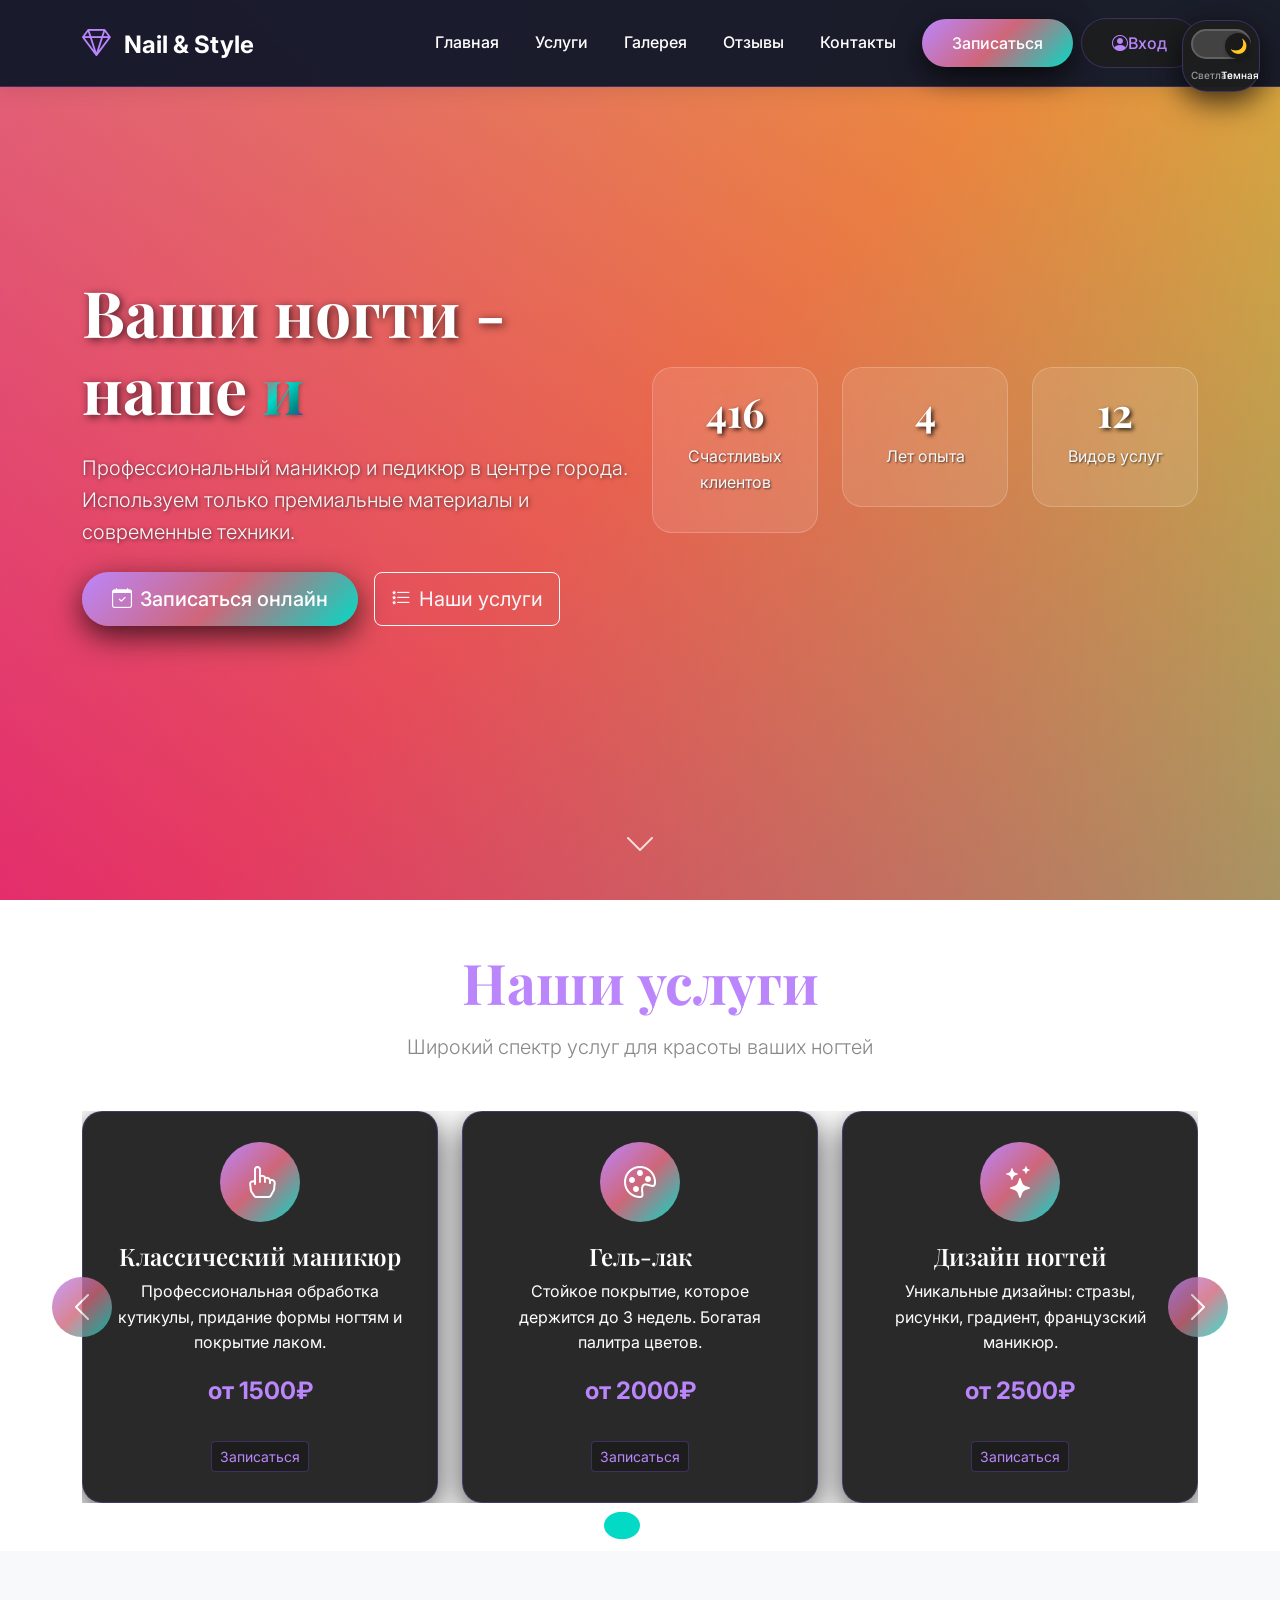
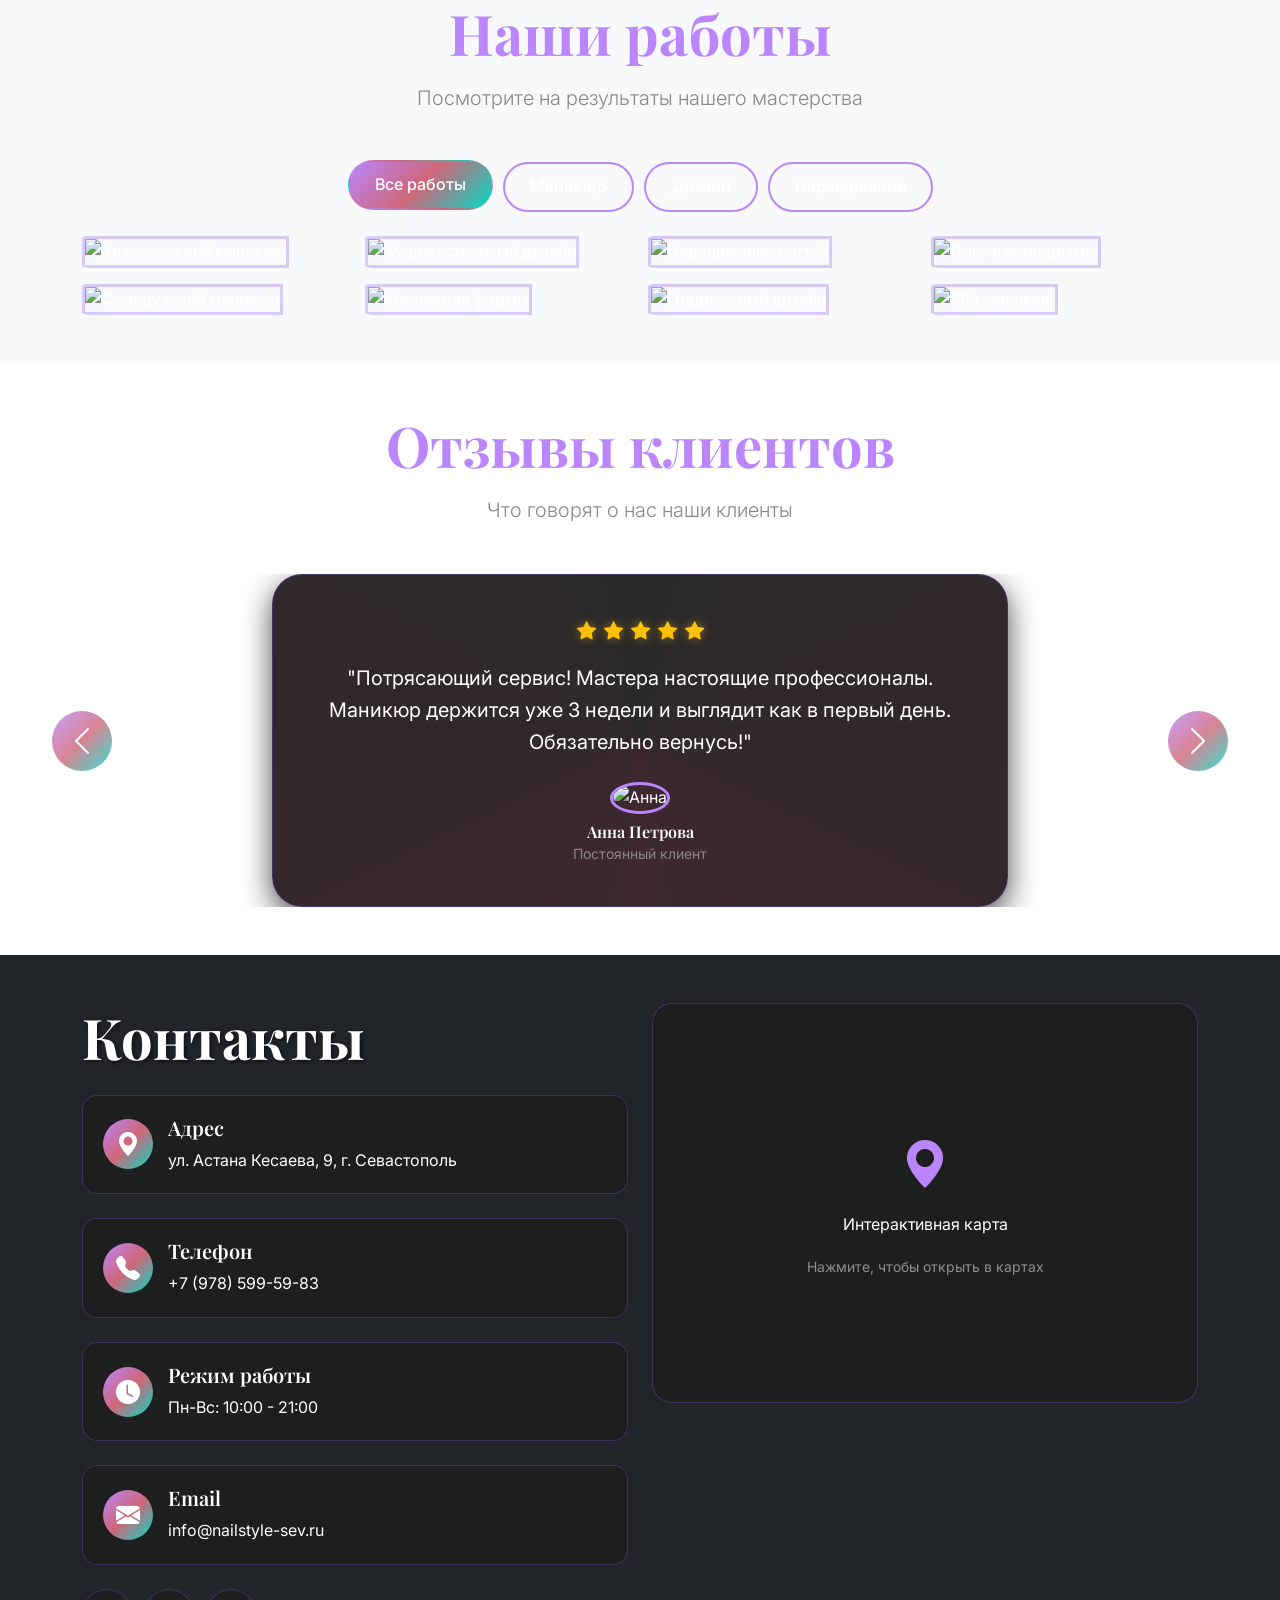
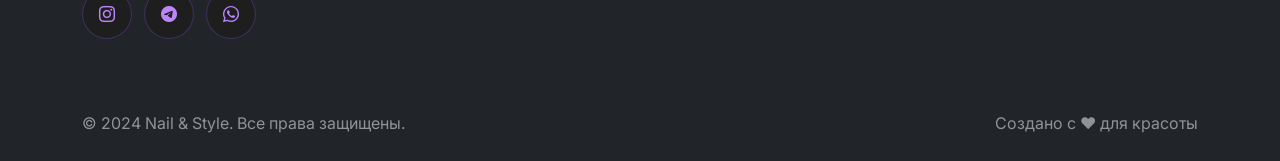
==== commit 5531207f: "Refactor API integration, improve forms, and add comprehensive testing Co-authored-by: wolfoleg2003 " ====
--- a/nail/index.html
+++ b/nail/index.html
@@ -425,16 +425,16 @@
                     <button type="button" class="btn-close" data-bs-dismiss="modal"></button>
                 </div>
                 <div class="modal-body">
-                    <form id="loginForm" class="needs-validation" novalidate>
+                                            <form id="loginForm" class="needs-validation" novalidate onsubmit="handleLogin(event)">
                         <div class="mb-3">
                             <label for="loginEmail" class="form-label">Email *</label>
-                            <input type="email" class="form-control" id="loginEmail" required>
+                            <input type="email" class="form-control" id="loginEmail" name="email" required>
                             <div class="invalid-feedback">Пожалуйста, введите корректный email</div>
                         </div>
                         <div class="mb-3">
                             <label for="loginPassword" class="form-label">Пароль *</label>
                             <div class="input-group">
-                                <input type="password" class="form-control" id="loginPassword" required>
+                                <input type="password" class="form-control" id="loginPassword" name="password" required>
                                 <button class="btn btn-outline-secondary" type="button" id="togglePassword">
                                     <i class="bi bi-eye"></i>
                                 </button>
@@ -470,11 +470,11 @@
                     <button type="button" class="btn-close" data-bs-dismiss="modal"></button>
                 </div>
                 <div class="modal-body">
-                    <form id="registerForm" class="needs-validation" novalidate>
+                                            <form id="registerForm" class="needs-validation" novalidate onsubmit="handleRegistration(event)">
                         <div class="row">
                             <div class="col-md-6 mb-3">
                                 <label for="regName" class="form-label">Имя *</label>
-                                <input type="text" class="form-control" id="regName" required>
+                                <input type="text" class="form-control" id="regName" name="name" required>
                                 <div class="invalid-feedback">Пожалуйста, введите имя</div>
                             </div>
                             <div class="col-md-6 mb-3">
@@ -485,23 +485,23 @@
                         </div>
                         <div class="mb-3">
                             <label for="regEmail" class="form-label">Email *</label>
-                            <input type="email" class="form-control" id="regEmail" required>
+                            <input type="email" class="form-control" id="regEmail" name="email" required>
                             <div class="invalid-feedback">Пожалуйста, введите корректный email</div>
                         </div>
                         <div class="mb-3">
                             <label for="regPhone" class="form-label">Телефон *</label>
-                            <input type="tel" class="form-control" id="regPhone" required>
+                            <input type="tel" class="form-control" id="regPhone" name="phone" required>
                             <div class="invalid-feedback">Пожалуйста, введите телефон</div>
                         </div>
                         <div class="row">
                             <div class="col-md-6 mb-3">
                                 <label for="regPassword" class="form-label">Пароль *</label>
-                                <input type="password" class="form-control" id="regPassword" required minlength="6">
+                                <input type="password" class="form-control" id="regPassword" name="password" required minlength="6">
                                 <div class="invalid-feedback">Пароль должен содержать минимум 6 символов</div>
                             </div>
                             <div class="col-md-6 mb-3">
                                 <label for="regPasswordConfirm" class="form-label">Повторите пароль *</label>
-                                <input type="password" class="form-control" id="regPasswordConfirm" required>
+                                <input type="password" class="form-control" id="regPasswordConfirm" name="confirmPassword" required>
                                 <div class="invalid-feedback">Пароли не совпадают</div>
                             </div>
                         </div>
@@ -668,7 +668,7 @@
                     <button type="button" class="btn-close" data-bs-dismiss="modal"></button>
                 </div>
                 <div class="modal-body">
-                    <form id="bookingForm" class="needs-validation" novalidate>
+                                            <form id="bookingForm" class="needs-validation" novalidate onsubmit="handleBookingSubmit(event)">
                         <div class="row">
                             <div class="col-md-6 mb-3">
                                 <label for="clientName" class="form-label">Имя *</label>
@@ -688,26 +688,37 @@
                         <div class="row">
                             <div class="col-md-6 mb-3">
                                 <label for="serviceSelect" class="form-label">Услуга *</label>
-                                <select class="form-select" id="serviceSelect" required>
+                                <select class="form-select" id="serviceSelect" name="service" required>
                                     <option value="">Выберите услугу</option>
-                                    <option value="Классический маникюр">Классический маникюр</option>
-                                    <option value="Гель-лак">Гель-лак</option>
-                                    <option value="Дизайн ногтей">Дизайн ногтей</option>
-                                    <option value="Наращивание">Наращивание</option>
-                                    <option value="Укрепление ногтей">Укрепление ногтей</option>
-                                    <option value="Педикюр">Педикюр</option>
+                                    <option value="1">Классический маникюр</option>
+                                    <option value="2">Гель-лак</option>
+                                    <option value="3">Дизайн ногтей</option>
+                                    <option value="4">Наращивание</option>
+                                    <option value="5">Укрепление ногтей</option>
+                                    <option value="6">Педикюр</option>
                                 </select>
                                 <div class="invalid-feedback">Пожалуйста, выберите услугу</div>
                             </div>
                             <div class="col-md-6 mb-3">
+                                <label for="masterSelect" class="form-label">Мастер</label>
+                                <select class="form-select" id="masterSelect" name="master">
+                                    <option value="">Любой мастер</option>
+                                    <option value="1">Анна Иванова</option>
+                                    <option value="2">Мария Петрова</option>
+                                    <option value="3">Елена Сидорова</option>
+                                </select>
+                            </div>
+                        </div>
+                        <div class="row">
+                            <div class="col-md-6 mb-3">
                                 <label for="appointmentDate" class="form-label">Дата *</label>
-                                <input type="date" class="form-control" id="appointmentDate" required>
+                                <input type="date" class="form-control" id="appointmentDate" name="date" required>
                                 <div class="invalid-feedback">Пожалуйста, выберите дату</div>
                             </div>
                         </div>
                         <div class="mb-3">
                             <label for="appointmentTime" class="form-label">Время *</label>
-                            <select class="form-select" id="appointmentTime" required>
+                            <select class="form-select" id="appointmentTime" name="time" required>
                                 <option value="">Выберите время</option>
                                 <option value="10:00">10:00</option>
                                 <option value="11:30">11:30</option>
@@ -721,7 +732,7 @@
                         </div>
                         <div class="mb-3">
                             <label for="clientComment" class="form-label">Комментарий</label>
-                            <textarea class="form-control" id="clientComment" rows="3" placeholder="Дополнительные пожелания..."></textarea>
+                            <textarea class="form-control" id="clientComment" name="message" rows="3" placeholder="Дополнительные пожелания..."></textarea>
                         </div>
                     </form>
                 </div>
@@ -834,6 +845,7 @@
     <!-- Scripts -->
     <script src="https://cdn.jsdelivr.net/npm/bootstrap@5.3.2/dist/js/bootstrap.bundle.min.js"></script>
     <script src="https://unpkg.com/aos@2.3.1/dist/aos.js"></script>
+    <script src="api-client.js"></script>
     <script src="script.js"></script>
     
     <script>
